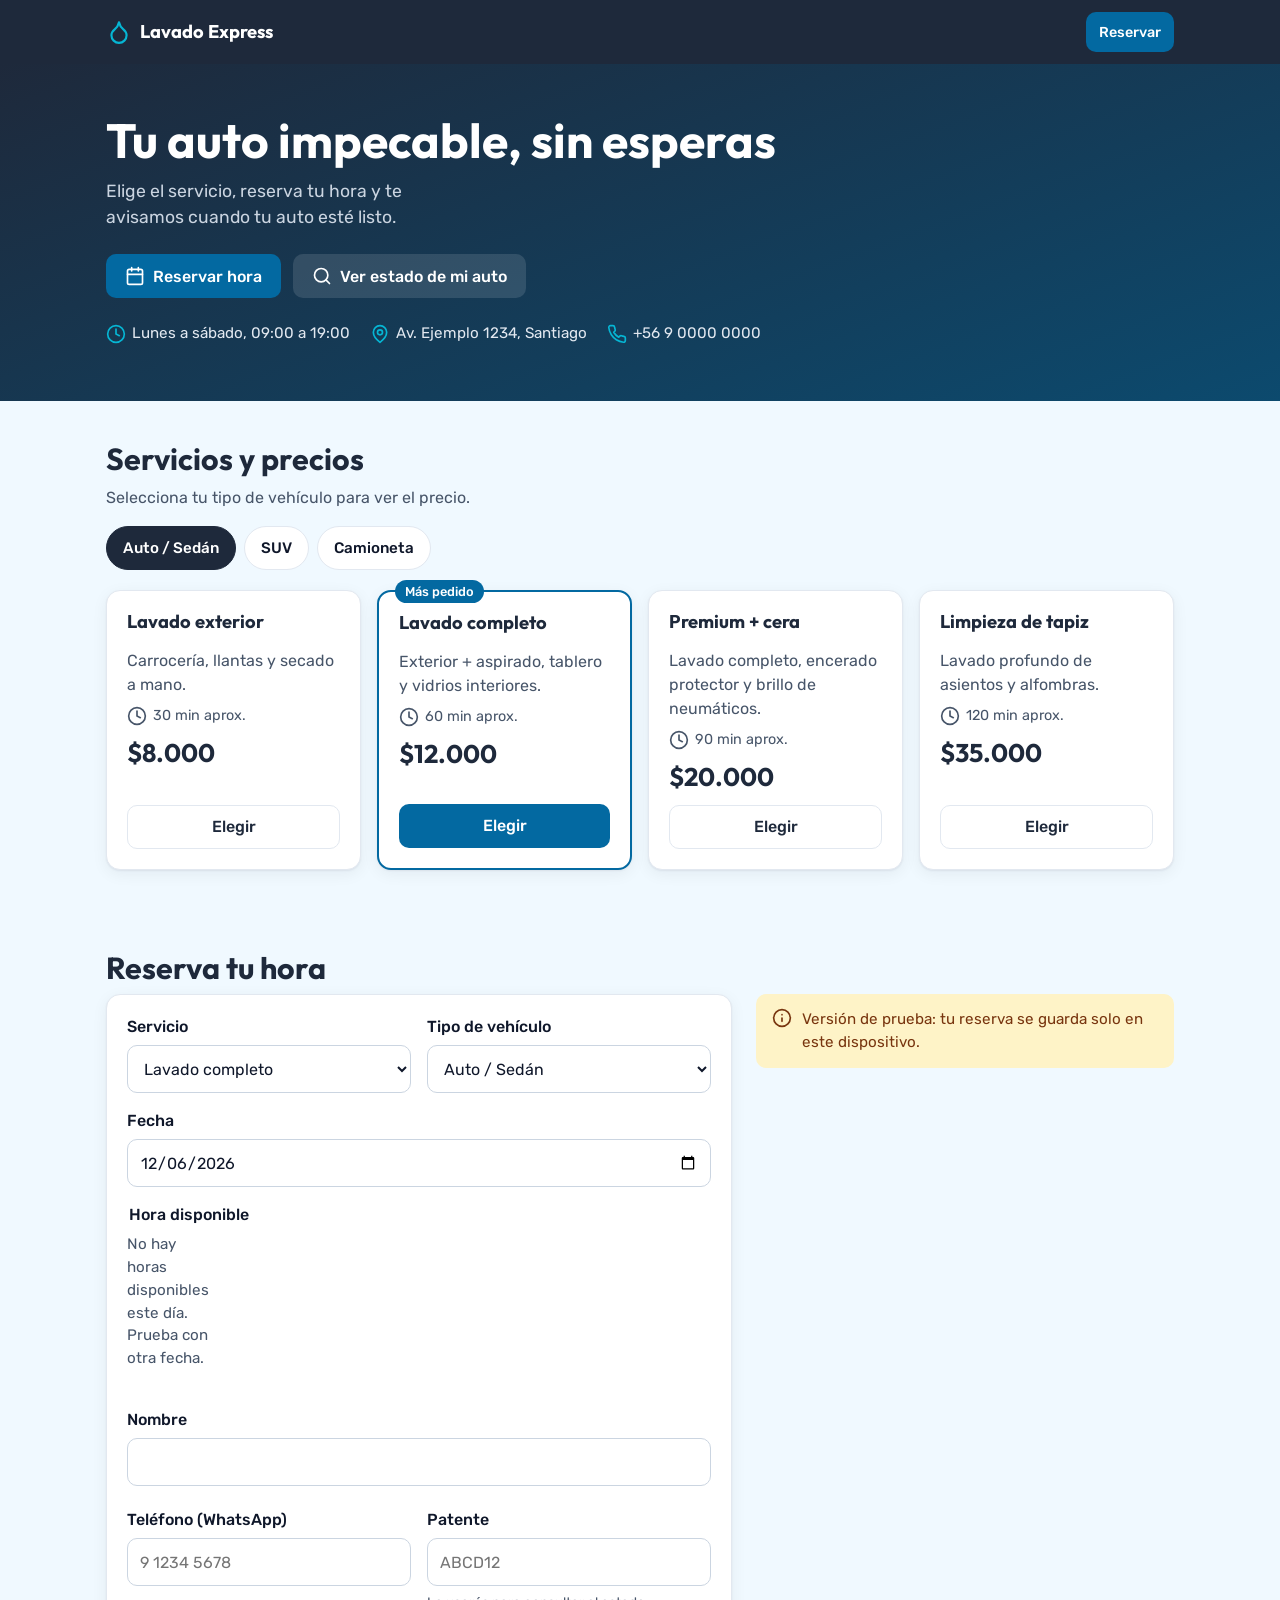
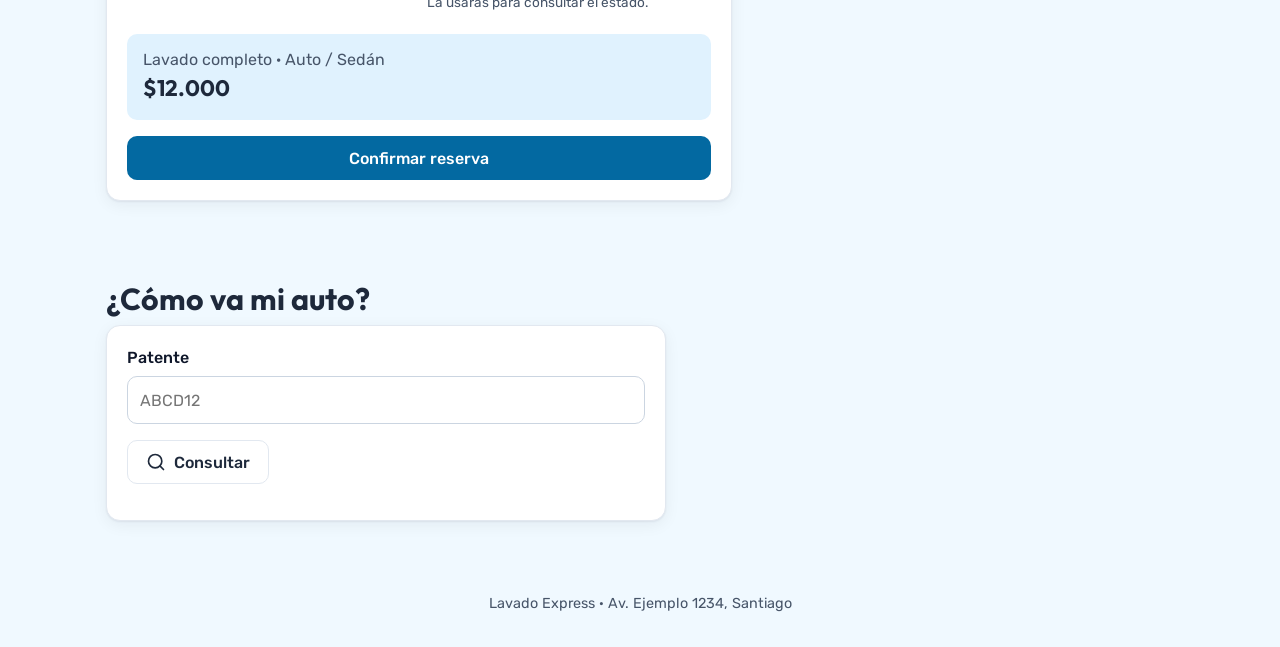
==== cliente.html @ de241f8a "Bosquejo inicial: vistas cliente y dueño con datos en JSON" ====
<!DOCTYPE html>
<html lang="es">
<head>
  <meta charset="UTF-8">
  <meta name="viewport" content="width=device-width, initial-scale=1">
  <title>Reserva tu lavado</title>
  <meta name="description" content="Servicios, precios y reserva de hora para el lavado de tu auto.">
  <link rel="preconnect" href="https://fonts.googleapis.com">
  <link rel="preconnect" href="https://fonts.gstatic.com" crossorigin>
  <link href="https://fonts.googleapis.com/css2?family=Outfit:wght@500;600;700&family=Rubik:wght@400;500;600&display=swap" rel="stylesheet">
  <link rel="stylesheet" href="css/estilos.css">
</head>
<body>
  <header class="header">
    <div class="contenedor">
      <a class="marca" href="index.html">
        <svg class="icono" aria-hidden="true"><use href="#i-gota"></use></svg>
        <span data-negocio="nombre">Lavado</span>
      </a>
      <a class="btn btn-primario btn-sm" href="#reservar">Reservar</a>
    </div>
  </header>

  <main>
    <!-- Hero -->
    <section class="hero">
      <div class="contenedor">
        <h1 data-negocio="eslogan">Tu auto impecable</h1>
        <p>Elige el servicio, reserva tu hora y te avisamos cuando tu auto esté listo.</p>
        <div class="hero-acciones">
          <a class="btn btn-primario" href="#reservar">
            <svg class="icono" aria-hidden="true"><use href="#i-calendario"></use></svg> Reservar hora
          </a>
          <a class="btn btn-claro" href="#estado">
            <svg class="icono" aria-hidden="true"><use href="#i-buscar"></use></svg> Ver estado de mi auto
          </a>
        </div>
        <ul class="datos-rapidos">
          <li><svg class="icono" aria-hidden="true"><use href="#i-reloj"></use></svg><span data-negocio="horario"></span></li>
          <li><svg class="icono" aria-hidden="true"><use href="#i-ubicacion"></use></svg><span data-negocio="direccion"></span></li>
          <li><svg class="icono" aria-hidden="true"><use href="#i-telefono"></use></svg><span data-negocio="telefono"></span></li>
        </ul>
      </div>
    </section>

    <!-- Servicios -->
    <section class="seccion" id="servicios" aria-labelledby="titulo-servicios">
      <div class="contenedor">
        <h2 id="titulo-servicios">Servicios y precios</h2>
        <p class="texto-2">Selecciona tu tipo de vehículo para ver el precio.</p>
        <div class="segmentado" id="filtro-vehiculo" role="group" aria-label="Tipo de vehículo"></div>
        <div class="grilla servicios" id="lista-servicios" aria-live="polite"></div>
      </div>
    </section>

    <!-- Reserva -->
    <section class="seccion" id="reservar" aria-labelledby="titulo-reservar">
      <div class="contenedor">
        <h2 id="titulo-reservar">Reserva tu hora</h2>
        <div class="reserva-columnas">
          <form class="tarjeta" id="form-reserva" novalidate>
            <div class="fila-2">
              <div class="campo">
                <label for="f-servicio">Servicio</label>
                <select id="f-servicio" required></select>
              </div>
              <div class="campo">
                <label for="f-vehiculo">Tipo de vehículo</label>
                <select id="f-vehiculo" required></select>
              </div>
            </div>

            <div class="campo">
              <label for="f-fecha">Fecha</label>
              <input type="date" id="f-fecha" required>
            </div>

            <fieldset class="campo" style="border:0;padding:0;margin:0 0 16px">
              <legend style="font-weight:500;margin-bottom:6px">Hora disponible</legend>
              <div class="horarios" id="f-horarios" aria-live="polite"></div>
              <span class="error" id="e-hora"></span>
            </fieldset>

            <div class="campo">
              <label for="f-nombre">Nombre</label>
              <input type="text" id="f-nombre" autocomplete="name" required>
              <span class="error" id="e-nombre"></span>
            </div>
            <div class="fila-2">
              <div class="campo">
                <label for="f-telefono">Teléfono (WhatsApp)</label>
                <input type="tel" id="f-telefono" autocomplete="tel" inputmode="tel" placeholder="9 1234 5678" required>
                <span class="error" id="e-telefono"></span>
              </div>
              <div class="campo">
                <label for="f-patente">Patente</label>
                <input type="text" id="f-patente" autocapitalize="characters" maxlength="8" placeholder="ABCD12" required>
                <span class="ayuda">La usarás para consultar el estado.</span>
                <span class="error" id="e-patente"></span>
              </div>
            </div>

            <div class="resumen" id="resumen" aria-live="polite"></div>
            <button type="submit" class="btn btn-primario btn-bloque">Confirmar reserva</button>
          </form>

          <aside>
            <div id="confirmacion" hidden></div>
            <div class="aviso">
              <svg class="icono" aria-hidden="true"><use href="#i-info"></use></svg>
              <span>Versión de prueba: tu reserva se guarda solo en este dispositivo.</span>
            </div>
          </aside>
        </div>
      </div>
    </section>

    <!-- Estado -->
    <section class="seccion" id="estado" aria-labelledby="titulo-estado">
      <div class="contenedor">
        <h2 id="titulo-estado">¿Cómo va mi auto?</h2>
        <form class="tarjeta" id="form-estado" style="max-width:560px">
          <div class="campo">
            <label for="f-buscar-patente">Patente</label>
            <input type="text" id="f-buscar-patente" autocapitalize="characters" maxlength="8" placeholder="ABCD12" required>
          </div>
          <button type="submit" class="btn btn-secundario">
            <svg class="icono" aria-hidden="true"><use href="#i-buscar"></use></svg> Consultar
          </button>
          <div id="resultado-estado" aria-live="polite" style="margin-top:16px"></div>
        </form>
      </div>
    </section>
  </main>

  <footer>
    <div class="contenedor">
      <span data-negocio="nombre"></span> · <span data-negocio="direccion"></span>
    </div>
  </footer>

  <script src="js/iconos.js"></script>
  <script src="js/datos.js"></script>
  <script src="js/cliente.js"></script>
</body>
</html>
---- css/estilos.css ----
/* ===== Tokens de diseño (ver 02-Diseño/lavado-auto.md) ===== */
:root {
  --primario: #1E293B;
  --acento: #0369A1;
  --acento-hover: #075985;
  --acento-suave: #E0F2FE;
  --agua: #06B6D4;
  --fondo: #F0F9FF;
  --tarjeta: #FFFFFF;
  --texto: #0F172A;
  --texto-2: #475569;
  --borde: #E2E8F0;
  --error: #DC2626;

  --radio: 14px;
  --radio-sm: 10px;
  --sombra: 0 1px 2px rgb(15 23 42 / .06), 0 4px 16px rgb(15 23 42 / .06);
  --fuente-titulo: 'Outfit', system-ui, sans-serif;
  --fuente-cuerpo: 'Rubik', system-ui, sans-serif;
  --ancho: 1100px;
}

/* ===== Base ===== */
*, *::before, *::after { box-sizing: border-box; }
html { scroll-behavior: smooth; scroll-padding-top: 80px; }
body {
  margin: 0;
  font-family: var(--fuente-cuerpo);
  font-size: 16px;
  line-height: 1.5;
  color: var(--texto);
  background: var(--fondo);
}
h1, h2, h3 { font-family: var(--fuente-titulo); line-height: 1.2; margin: 0 0 .5rem; color: var(--primario); }
h1 { font-size: clamp(1.9rem, 6vw, 3rem); }
h2 { font-size: clamp(1.4rem, 4vw, 1.9rem); }
h3 { font-size: 1.15rem; }
p { margin: 0 0 1rem; }
a { color: var(--acento); }
svg.icono { width: 20px; height: 20px; flex-shrink: 0; stroke: currentColor; fill: none; stroke-width: 2; stroke-linecap: round; stroke-linejoin: round; }

:focus-visible { outline: 3px solid var(--acento); outline-offset: 2px; border-radius: 6px; }
.sr-only { position: absolute; width: 1px; height: 1px; overflow: hidden; clip: rect(0 0 0 0); white-space: nowrap; }

.contenedor { width: 100%; max-width: var(--ancho); margin: 0 auto; padding: 0 16px; }
.seccion { padding: 40px 0; }
.texto-2 { color: var(--texto-2); }

/* ===== Header ===== */
.header {
  position: sticky; top: 0; z-index: 10;
  background: var(--primario); color: #fff;
}
.header .contenedor { display: flex; align-items: center; justify-content: space-between; gap: 12px; min-height: 64px; }
.marca { display: flex; align-items: center; gap: 8px; font-family: var(--fuente-titulo); font-weight: 700; font-size: 1.15rem; color: #fff; text-decoration: none; }
.marca svg { color: var(--agua); width: 26px; height: 26px; }

/* ===== Botones ===== */
.btn {
  display: inline-flex; align-items: center; justify-content: center; gap: 8px;
  min-height: 44px; padding: 10px 18px;
  border: 1px solid transparent; border-radius: var(--radio-sm);
  font: 500 1rem var(--fuente-cuerpo); text-decoration: none; cursor: pointer;
  transition: background-color .2s, border-color .2s, transform .1s;
}
.btn:active { transform: scale(.98); }
.btn:disabled { opacity: .55; cursor: not-allowed; }
.btn-primario { background: var(--acento); color: #fff; }
.btn-primario:hover { background: var(--acento-hover); }
.btn-secundario { background: var(--tarjeta); color: var(--primario); border-color: var(--borde); }
.btn-secundario:hover { border-color: var(--primario); }
.btn-claro { background: rgb(255 255 255 / .12); color: #fff; }
.btn-claro:hover { background: rgb(255 255 255 / .22); }
.btn-peligro { background: transparent; color: var(--error); border-color: #FECACA; }
.btn-peligro:hover { background: #FEF2F2; }
.btn-sm { min-height: 40px; padding: 6px 12px; font-size: .9rem; }
.btn-bloque { width: 100%; }

/* ===== Tarjetas ===== */
.tarjeta { background: var(--tarjeta); border: 1px solid var(--borde); border-radius: var(--radio); box-shadow: var(--sombra); padding: 20px; }
.grilla { display: grid; gap: 16px; }

/* ===== Hero (vista cliente) ===== */
.hero { background: linear-gradient(160deg, var(--primario) 0%, #0C4A6E 100%); color: #fff; padding: 48px 0 56px; }
.hero h1 { color: #fff; }
.hero p { color: #CBD5E1; font-size: 1.1rem; max-width: 34ch; }
.hero-acciones { display: flex; flex-wrap: wrap; gap: 12px; margin: 24px 0; }
.datos-rapidos { display: flex; flex-wrap: wrap; gap: 8px 20px; list-style: none; padding: 0; margin: 0; color: #E2E8F0; font-size: .95rem; }
.datos-rapidos li { display: flex; align-items: center; gap: 6px; }
.datos-rapidos svg { color: var(--agua); }

/* ===== Selector segmentado (tipo de vehículo, filtros) ===== */
.segmentado { display: flex; flex-wrap: wrap; gap: 8px; margin-bottom: 20px; }
.segmentado button {
  min-height: 44px; padding: 8px 16px; border-radius: 999px;
  border: 1px solid var(--borde); background: var(--tarjeta); color: var(--texto);
  font: 500 .95rem var(--fuente-cuerpo); cursor: pointer; transition: all .2s;
}
.segmentado button[aria-pressed="true"] { background: var(--primario); border-color: var(--primario); color: #fff; }

/* ===== Servicios ===== */
.servicio { display: flex; flex-direction: column; gap: 8px; position: relative; }
.servicio.destacado { border: 2px solid var(--acento); }
.etiqueta-destacado { position: absolute; top: -12px; left: 16px; background: var(--acento); color: #fff; font-size: .8rem; font-weight: 500; padding: 2px 10px; border-radius: 999px; }
.servicio .precio { font-family: var(--fuente-titulo); font-size: 1.6rem; font-weight: 700; color: var(--primario); }
.servicio .duracion { display: flex; align-items: center; gap: 6px; color: var(--texto-2); font-size: .9rem; }
.servicio .btn { margin-top: auto; }

/* ===== Formularios ===== */
.campo { display: flex; flex-direction: column; gap: 6px; margin-bottom: 16px; }
.campo label { font-weight: 500; }
.campo input, .campo select {
  min-height: 48px; padding: 10px 12px; width: 100%;
  border: 1px solid #CBD5E1; border-radius: var(--radio-sm);
  font: 1rem var(--fuente-cuerpo); color: var(--texto); background: #fff;
}
.campo input:focus, .campo select:focus { outline: none; border-color: var(--acento); box-shadow: 0 0 0 3px var(--acento-suave); }
.campo .ayuda { font-size: .85rem; color: var(--texto-2); }
.campo .error { font-size: .85rem; color: var(--error); min-height: 0; }
.campo [aria-invalid="true"] { border-color: var(--error); }
.fila-2 { display: grid; gap: 0 16px; }

.horarios { display: grid; grid-template-columns: repeat(auto-fill, minmax(84px, 1fr)); gap: 8px; }
.horarios button {
  min-height: 44px; border: 1px solid var(--borde); border-radius: var(--radio-sm);
  background: #fff; font: 500 .95rem var(--fuente-cuerpo); cursor: pointer; color: var(--texto);
}
.horarios button[aria-pressed="true"] { background: var(--acento); border-color: var(--acento); color: #fff; }
.horarios-vacio { color: var(--texto-2); font-size: .95rem; }

.resumen { background: var(--acento-suave); border-radius: var(--radio-sm); padding: 14px 16px; margin-bottom: 16px; }
.resumen .total { font-family: var(--fuente-titulo); font-size: 1.4rem; font-weight: 700; color: var(--primario); }

.aviso { display: flex; gap: 10px; align-items: flex-start; padding: 14px 16px; border-radius: var(--radio-sm); background: #FEF3C7; color: #78350F; font-size: .95rem; }
.aviso.exito { background: #DCFCE7; color: #14532D; }

/* ===== Chips de estado ===== */
.chip { display: inline-flex; align-items: center; padding: 2px 10px; border-radius: 999px; font-size: .82rem; font-weight: 500; white-space: nowrap; }
.chip.pendiente  { background: #FEF3C7; color: #92400E; }
.chip.en-proceso { background: #DBEAFE; color: #1E40AF; }
.chip.listo      { background: #DCFCE7; color: #166534; }
.chip.entregado  { background: #E2E8F0; color: #334155; }
.chip.cancelada  { background: #FEE2E2; color: #991B1B; }

/* ===== Panel del dueño ===== */
.barra-fecha { display: flex; align-items: center; gap: 8px; flex-wrap: wrap; margin-bottom: 20px; }
.barra-fecha input { min-height: 44px; padding: 8px 12px; border: 1px solid #CBD5E1; border-radius: var(--radio-sm); font: 1rem var(--fuente-cuerpo); }
.btn-icono { width: 44px; padding: 0; }

.kpis { display: grid; grid-template-columns: repeat(2, 1fr); gap: 12px; margin-bottom: 24px; }
.kpi { padding: 16px; }
.kpi .etiqueta { font-size: .85rem; color: var(--texto-2); }
.kpi .valor { font-family: var(--fuente-titulo); font-size: clamp(1.4rem, 5vw, 2rem); font-weight: 700; color: var(--primario); }

.agenda { list-style: none; padding: 0; margin: 0; display: grid; gap: 12px; }
.turno { display: grid; gap: 10px; }
.turno-cabecera { display: flex; align-items: center; justify-content: space-between; gap: 8px; }
.turno-hora { font-family: var(--fuente-titulo); font-size: 1.3rem; font-weight: 700; color: var(--primario); }
.turno-detalle { display: flex; flex-wrap: wrap; gap: 4px 16px; color: var(--texto-2); font-size: .95rem; }
.turno-detalle strong { color: var(--texto); font-weight: 500; }
.patente { font-family: ui-monospace, monospace; background: #F1F5F9; border: 1px solid var(--borde); border-radius: 6px; padding: 0 6px; color: var(--texto); }
.turno-acciones { display: flex; flex-wrap: wrap; gap: 8px; }
.turno.cancelada { opacity: .65; }

.barras { display: grid; gap: 12px; }
.barra-fila { display: grid; gap: 4px; }
.barra-fila .cab { display: flex; justify-content: space-between; font-size: .95rem; }
.barra-pista { height: 10px; background: #F1F5F9; border-radius: 999px; overflow: hidden; }
.barra-relleno { height: 100%; background: var(--acento); border-radius: 999px; }

table { width: 100%; border-collapse: collapse; font-size: .95rem; }
th, td { text-align: left; padding: 10px 8px; border-bottom: 1px solid var(--borde); }
th { color: var(--texto-2); font-weight: 500; }
td.num, th.num { text-align: right; white-space: nowrap; }
.tabla-scroll { overflow-x: auto; }

.vacio { text-align: center; color: var(--texto-2); padding: 32px 16px; }

/* ===== Portada (index) ===== */
.portada { min-height: 100vh; display: grid; place-items: center; padding: 32px 16px; background: linear-gradient(160deg, var(--primario) 0%, #0C4A6E 100%); }
.portada-caja { width: 100%; max-width: 720px; text-align: center; color: #fff; }
.portada-caja h1 { color: #fff; }
.portada-caja p { color: #CBD5E1; }
.opciones { display: grid; gap: 16px; margin-top: 28px; text-align: left; }
.opcion { display: flex; gap: 16px; align-items: center; text-decoration: none; color: var(--texto); transition: transform .2s, box-shadow .2s; }
.opcion:hover { transform: translateY(-2px); box-shadow: 0 8px 24px rgb(0 0 0 / .2); }
.opcion .icono-grande { display: grid; place-items: center; width: 56px; height: 56px; border-radius: 12px; background: var(--acento-suave); color: var(--acento); flex-shrink: 0; }
.opcion .icono-grande svg { width: 28px; height: 28px; }
.opcion h2 { font-size: 1.2rem; margin: 0 0 2px; }
.opcion p { margin: 0; color: var(--texto-2); font-size: .95rem; }

footer { padding: 32px 0; color: var(--texto-2); font-size: .9rem; text-align: center; }

/* ===== Responsive ===== */
@media (min-width: 640px) {
  .grilla.servicios { grid-template-columns: repeat(2, 1fr); }
  .fila-2 { grid-template-columns: 1fr 1fr; }
  .opciones { grid-template-columns: 1fr 1fr; }
  .opcion { flex-direction: column; align-items: flex-start; }
}
@media (min-width: 960px) {
  .grilla.servicios { grid-template-columns: repeat(4, 1fr); }
  .kpis { grid-template-columns: repeat(4, 1fr); }
  .panel-columnas { display: grid; grid-template-columns: 2fr 1fr; gap: 24px; align-items: start; }
  .reserva-columnas { display: grid; grid-template-columns: 3fr 2fr; gap: 24px; align-items: start; }
}

@media (prefers-reduced-motion: reduce) {
  *, *::before, *::after { transition: none !important; animation: none !important; scroll-behavior: auto !important; }
}
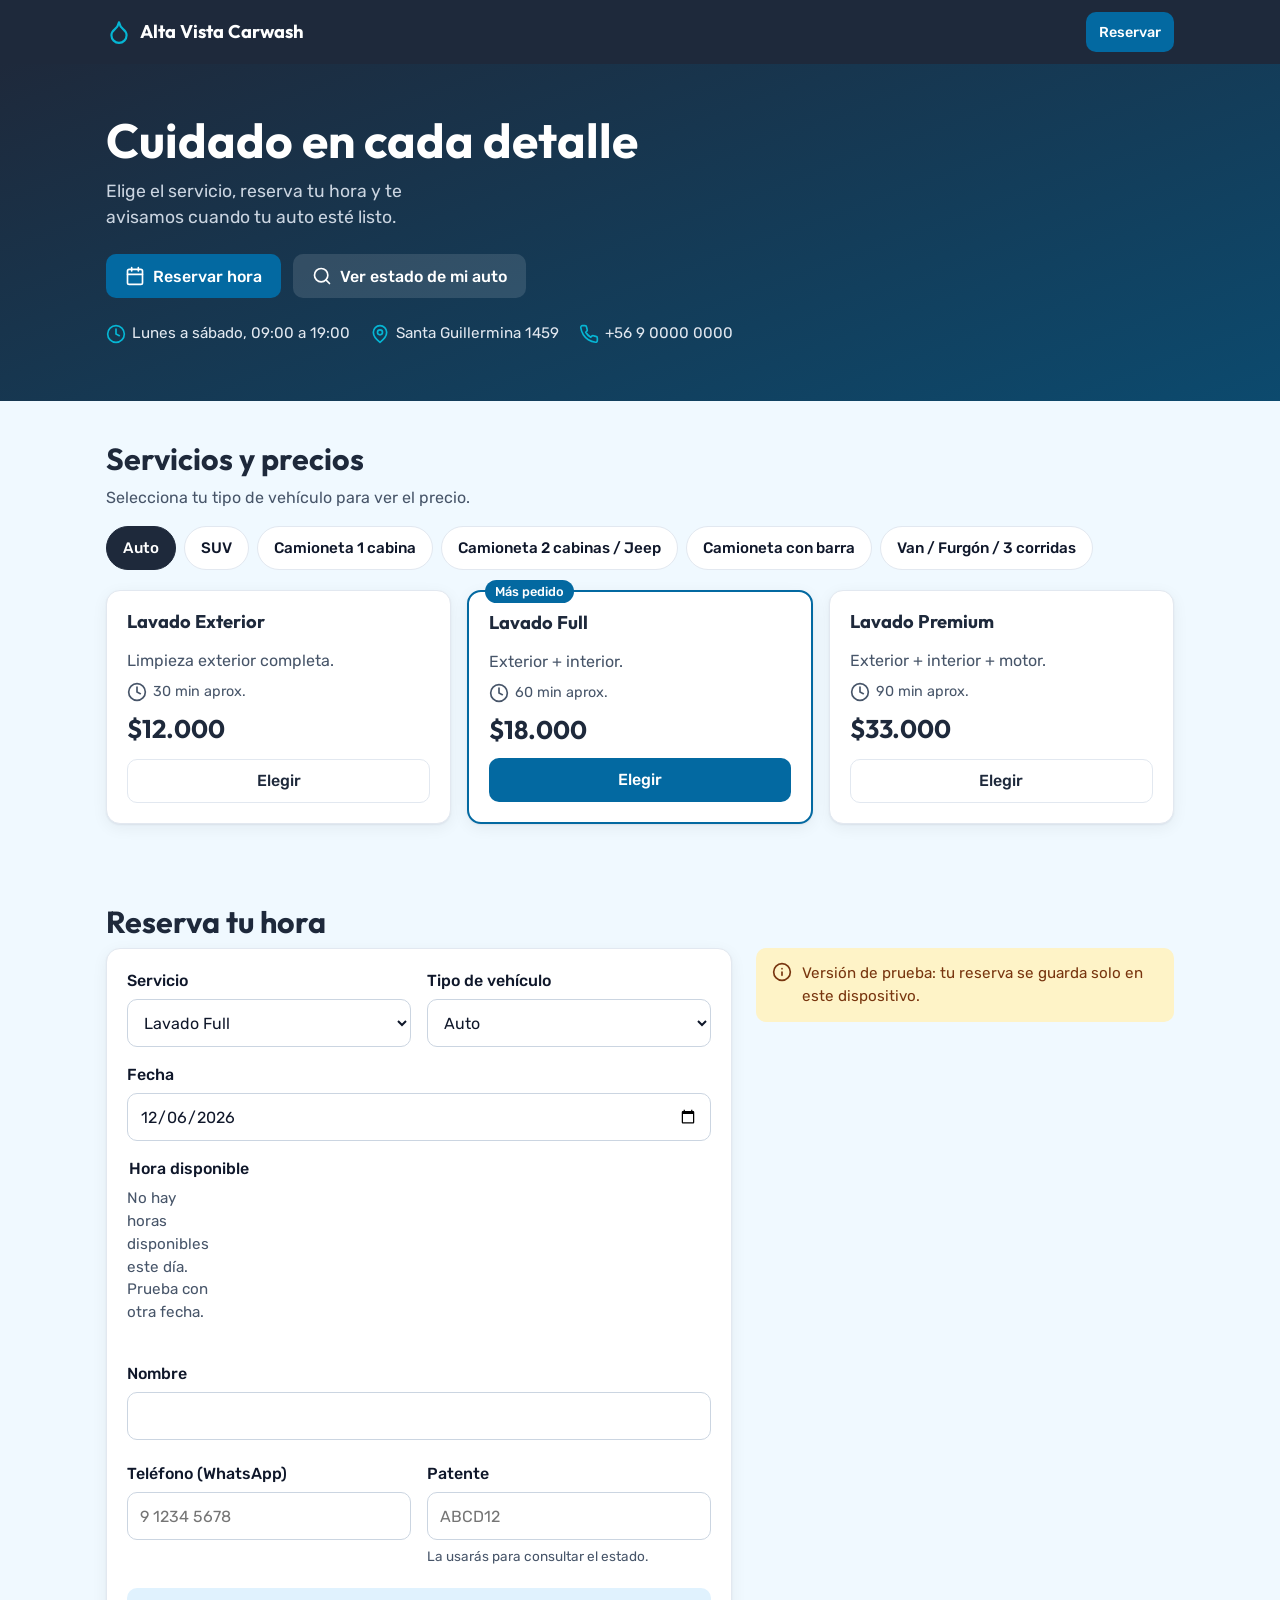
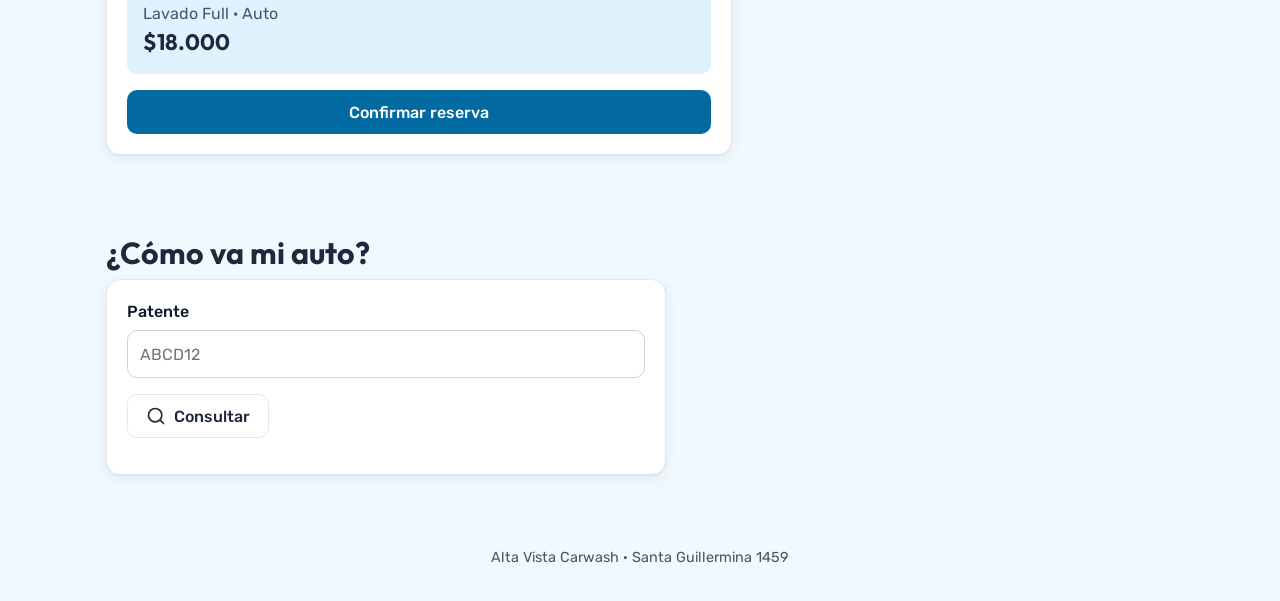
==== commit f4d4f352: "Inicio como panel móvil: reservar, accesos rápidos, estado abierto/cerrado y contacto" ====
--- a/cliente.html
+++ b/cliente.html
@@ -3,6 +3,7 @@
 <head>
   <meta charset="UTF-8">
   <meta name="viewport" content="width=device-width, initial-scale=1">
+  <meta name="theme-color" content="#1E293B">
   <title>Reserva tu lavado</title>
   <meta name="description" content="Servicios, precios y reserva de hora para el lavado de tu auto.">
   <link rel="preconnect" href="https://fonts.googleapis.com">
--- a/css/estilos.css
+++ b/css/estilos.css
@@ -176,18 +176,46 @@
 
 .vacio { text-align: center; color: var(--texto-2); padding: 32px 16px; }
 
-/* ===== Portada (index) ===== */
-.portada { min-height: 100vh; display: grid; place-items: center; padding: 32px 16px; background: linear-gradient(160deg, var(--primario) 0%, #0C4A6E 100%); }
-.portada-caja { width: 100%; max-width: 720px; text-align: center; color: #fff; }
-.portada-caja h1 { color: #fff; }
-.portada-caja p { color: #CBD5E1; }
-.opciones { display: grid; gap: 16px; margin-top: 28px; text-align: left; }
-.opcion { display: flex; gap: 16px; align-items: center; text-decoration: none; color: var(--texto); transition: transform .2s, box-shadow .2s; }
-.opcion:hover { transform: translateY(-2px); box-shadow: 0 8px 24px rgb(0 0 0 / .2); }
-.opcion .icono-grande { display: grid; place-items: center; width: 56px; height: 56px; border-radius: 12px; background: var(--acento-suave); color: var(--acento); flex-shrink: 0; }
-.opcion .icono-grande svg { width: 28px; height: 28px; }
-.opcion h2 { font-size: 1.2rem; margin: 0 0 2px; }
-.opcion p { margin: 0; color: var(--texto-2); font-size: .95rem; }
+/* ===== Inicio (index): panel pensado para celular ===== */
+body.inicio { max-width: 480px; margin: 0 auto; min-height: 100vh; }
+.inicio-cabecera {
+  background: linear-gradient(160deg, var(--primario) 0%, #0C4A6E 100%); color: #fff;
+  padding: calc(24px + env(safe-area-inset-top)) 16px 56px;
+  border-radius: 0 0 28px 28px;
+}
+.inicio-marca { display: flex; align-items: center; gap: 12px; margin-bottom: 16px; }
+.inicio-logo { display: grid; place-items: center; width: 52px; height: 52px; border-radius: 14px; background: rgb(255 255 255 / .12); color: var(--agua); flex-shrink: 0; }
+.inicio-logo svg { width: 28px; height: 28px; }
+.inicio-marca h1 { color: #fff; font-size: 1.5rem; margin: 0; }
+.inicio-marca p { color: #CBD5E1; margin: 0; font-size: .95rem; }
+.estado-local { display: inline-flex; align-items: center; gap: 6px; padding: 4px 12px; border-radius: 999px; font-size: .88rem; font-weight: 500; background: #FEE2E2; color: #991B1B; }
+.estado-local::before { content: ''; width: 8px; height: 8px; border-radius: 50%; background: currentColor; }
+.estado-local.abierto { background: #DCFCE7; color: #166534; }
+.estado-local:empty { display: none; }
+
+.inicio-cuerpo { padding: 0 16px calc(24px + env(safe-area-inset-bottom)); margin-top: -32px; display: grid; gap: 16px; }
+.btn-grande { min-height: 60px; font-size: 1.15rem; font-weight: 600; border-radius: var(--radio); box-shadow: 0 8px 20px rgb(3 105 161 / .3); }
+.btn-grande svg { width: 24px; height: 24px; }
+.desde { text-align: center; color: var(--texto-2); margin: -4px 0 0; }
+
+.accesos { display: grid; grid-template-columns: 1fr 1fr; gap: 12px; }
+.acceso {
+  display: flex; flex-direction: column; gap: 2px; padding: 16px; min-height: 120px;
+  background: var(--tarjeta); border: 1px solid var(--borde); border-radius: var(--radio); box-shadow: var(--sombra);
+  text-decoration: none; color: var(--texto); transition: transform .15s, border-color .2s;
+}
+.acceso:active { transform: scale(.97); }
+.acceso:hover { border-color: var(--acento); }
+.acceso-icono { display: grid; place-items: center; width: 44px; height: 44px; border-radius: 12px; background: var(--acento-suave); color: var(--acento); margin-bottom: 8px; }
+.acceso-titulo { font-family: var(--fuente-titulo); font-weight: 600; font-size: 1.05rem; color: var(--primario); }
+.acceso-sub { font-size: .85rem; color: var(--texto-2); }
+
+.info-local { display: grid; gap: 10px; padding: 16px; }
+.info-local div { display: flex; align-items: center; gap: 10px; }
+.info-local svg { color: var(--acento); }
+
+.acceso-dueno { display: flex; align-items: center; justify-content: center; gap: 8px; min-height: 44px; color: var(--texto-2); font-size: .9rem; text-decoration: none; }
+.acceso-dueno:hover { color: var(--primario); }
 
 footer { padding: 32px 0; color: var(--texto-2); font-size: .9rem; text-align: center; }
 
@@ -195,11 +223,9 @@
 @media (min-width: 640px) {
   .grilla.servicios { grid-template-columns: repeat(2, 1fr); }
   .fila-2 { grid-template-columns: 1fr 1fr; }
-  .opciones { grid-template-columns: 1fr 1fr; }
-  .opcion { flex-direction: column; align-items: flex-start; }
 }
 @media (min-width: 960px) {
-  .grilla.servicios { grid-template-columns: repeat(4, 1fr); }
+  .grilla.servicios { grid-template-columns: repeat(3, 1fr); }
   .kpis { grid-template-columns: repeat(4, 1fr); }
   .panel-columnas { display: grid; grid-template-columns: 2fr 1fr; gap: 24px; align-items: start; }
   .reserva-columnas { display: grid; grid-template-columns: 3fr 2fr; gap: 24px; align-items: start; }
